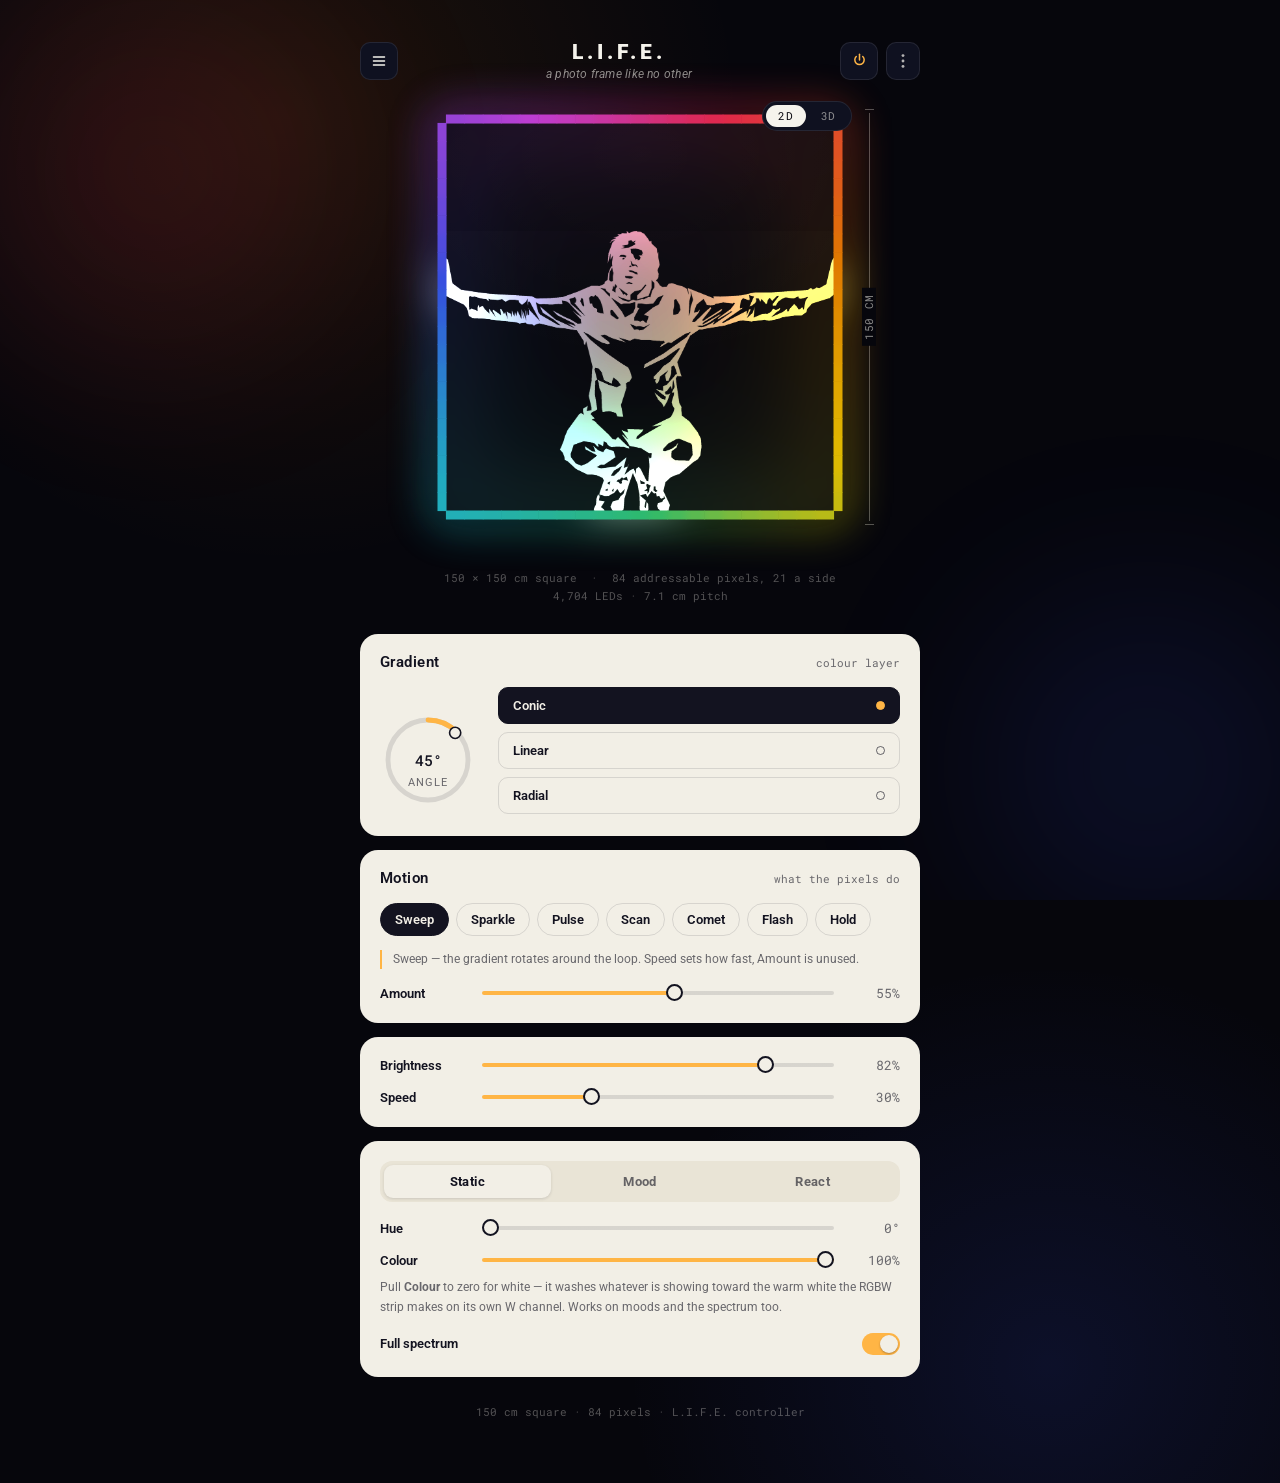
==== controller/index.html @ 2b90efdb "Replace artifact pages with their content: docs in Markdown, controller as source - docs/: build man" ====
<!doctype html>
<html lang="en">
<head>
<meta charset="utf-8">
<meta name="viewport" content="width=device-width,initial-scale=1,viewport-fit=cover">
<title>L.I.F.E.</title>
<link rel="stylesheet" href="style.css">
</head>
<body>

<div class="ambient" aria-hidden="true"><span class="a"></span><span class="b"></span></div>

<div class="chassis">

  <header class="topbar">
    <button class="icon-btn menu-btn" id="menuBtn" aria-label="Menu">
      <svg viewBox="0 0 20 20" fill="none"><path d="M3 5h14M3 10h14M3 15h14" stroke="currentColor" stroke-width="1.6" stroke-linecap="round"/></svg>
    </button>
    <div class="wordmark">
      <span class="wordmark-main">L.I.F.E.</span>
      <span class="wordmark-tag">a photo frame like no other</span>
    </div>
    <div class="kebab-wrap">
      <button class="power-toggle" id="powerBtn" aria-pressed="true" aria-label="Power"><svg viewBox="0 0 24 24" fill="none" aria-hidden="true"><path d="M12 3.2v8.2" stroke="currentColor" stroke-width="2.1" stroke-linecap="round"/><path d="M7.4 6.4a6.6 6.6 0 1 0 9.2 0" stroke="currentColor" stroke-width="2.1" stroke-linecap="round"/></svg></button>
      <button class="icon-btn kebab-btn" id="kebabBtn" aria-label="More actions" aria-haspopup="true" aria-expanded="false">
        <svg viewBox="0 0 20 20" fill="currentColor"><circle cx="10" cy="4" r="1.6"/><circle cx="10" cy="10" r="1.6"/><circle cx="10" cy="16" r="1.6"/></svg>
      </button>
      <div class="kebab-menu" id="kebab" hidden>
        <button data-act="save">Save as scene</button>
        <button data-act="json">Copy WLED JSON</button>
        <button data-act="reset">Reset to default</button>
        <div class="kebab-sep"></div>
        <div class="kebab-tag">Build documents</div>
        <a href="../docs/build-manual.md" target="_blank" rel="noopener">Build manual</a>
        <a href="../docs/fit-out-list.md" target="_blank" rel="noopener">Fit-out list</a>
      </div>
    </div>
  </header>

  <section class="stage" aria-label="Frame preview">
    <div class="frame-wrap">
      <div class="scale-mark" id="scaleMark">
        <span class="scale-tick"></span>
        <div class="scale-line"></div>
        <span class="scale-label" id="scaleLabel">150&nbsp;CM</span>
        <span class="scale-tick"></span>
      </div>
      <div class="view-switch">
        <button class="view-btn active" data-view="2d">2D</button>
        <button class="view-btn" data-view="3d">3D</button>
      </div>
      <div class="frame-stage" id="frameStage">
        <canvas class="frame-canvas bloom" id="bloomCanvas"></canvas>
        <div class="frame-inner" id="frameInner"></div>
        <canvas class="frame-canvas leds" id="ledCanvas"></canvas>
        <canvas class="frame-canvas gl" id="glCanvas" hidden></canvas>
        <div class="shot" id="shot" hidden>
          <span class="shot-count" id="shotCount"></span>
          <span class="shot-hint">hold the pose</span>
        </div>
      </div>
    </div>
    <div class="hud" id="hud" hidden>
      <div class="hud-row">
        <button class="exit" id="hudExit">Exit 3D</button>
        <span class="sep"></span>
        <button data-hud-layout="square">Frame</button>
        <button data-hud-layout="pillars">Pillars</button>
        <span class="sep"></span>
        <button data-hud-nav="orbit" class="active">Look</button>
        <button data-hud-nav="walk">Walk</button>
        <span class="sep"></span>
        <select id="hudScene" aria-label="Recall a scene"><option value="">Scene…</option></select>
        <button id="hudShot">Photo</button>
        <button id="hudSound" aria-pressed="false" title="The frame's own hum">Sound</button>
        <button class="more" id="hudMoreBtn" aria-expanded="true">Hide controls</button>
      </div>
      <div id="hudMore">
        <div class="hud-row">
          <span class="hud-label">Mood</span>
          <span id="hudMoods"></span>
          <span class="sep"></span>
          <span class="hud-slider"><span class="hud-label">Colour</span>
            <input type="range" id="hudSat" min="0" max="100" aria-label="Colour, down to white"></span>
        </div>
        <div class="hud-row">
          <span class="hud-label">Motion</span>
          <button data-hud-motion="hold">Hold</button>
          <button data-hud-motion="sweep">Sweep</button>
          <button data-hud-motion="pulse">Pulse</button>
          <button data-hud-motion="comet">Comet</button>
          <button data-hud-motion="sparkle">Sparkle</button>
          <button data-hud-motion="scan">Scan</button>
          <button data-hud-motion="flash">Flash</button>
        </div>
        <div class="hud-row">
          <span class="hud-slider"><span class="hud-label">Bright</span>
            <input type="range" id="hudBri" min="0" max="100" aria-label="Brightness"></span>
          <span class="hud-slider"><span class="hud-label">Speed</span>
            <input type="range" id="hudSpeed" min="0" max="100" aria-label="Speed"></span>
          <span class="hud-slider"><span class="hud-label">Amount</span>
            <input type="range" id="hudAmount" min="0" max="100" aria-label="Amount"></span>
        </div>
      </div>
    </div>
    <div class="joy" id="joy" hidden><div class="joy-knob" id="joyKnob"></div></div>
    <p class="walk-hint gl-note" id="glNote" hidden></p>
    <p class="walk-hint" id="walkHint" hidden>
      <span class="desk">W A S D or the arrow keys to move · shift to hurry · drag to look around</span>
      <span class="touch">drag the pad to move · drag anywhere else to look around</span>
    </p>
    <p class="view-note" id="viewNote"></p>
    <p class="stage-caption" id="stageCaption"></p>
  </section>

  <section class="deck">

    <div class="card gradient-card">
      <div class="card-head"><h2>Gradient</h2><span class="card-sub">colour layer</span></div>
      <div class="gradient-row">
        <div class="dial-wrap" id="dialWrap">
          <svg class="dial" id="dial" viewBox="0 0 120 120">
            <circle class="dial-track" cx="60" cy="60" r="50"/>
            <circle class="dial-fill" id="dialFill" cx="60" cy="60" r="50" stroke-dasharray="314" stroke-dashoffset="235" transform="rotate(-90 60 60)"/>
            <g id="dialKnobGroup"><circle class="dial-knob" cx="60" cy="12" r="7"/></g>
          </svg>
          <div class="dial-readout"><span id="angleVal">45</span>°</div>
          <span class="dial-caption" id="dialCaption">angle</span>
        </div>
        <div class="type-seg" role="group" aria-label="Gradient type">
          <button class="seg-btn active" data-type="conic">Conic</button>
          <button class="seg-btn" data-type="linear">Linear</button>
          <button class="seg-btn" data-type="radial">Radial</button>
        </div>
      </div>
    </div>

    <div class="card motion-card">
      <div class="card-head"><h2>Motion</h2><span class="card-sub">what the pixels do</span></div>
      <div class="chips" role="group" aria-label="Motion effect">
        <button class="chip active" data-motion="sweep">Sweep</button>
        <button class="chip" data-motion="sparkle">Sparkle</button>
        <button class="chip" data-motion="pulse">Pulse</button>
        <button class="chip" data-motion="scan">Scan</button>
        <button class="chip" data-motion="comet">Comet</button>
        <button class="chip" data-motion="flash">Flash</button>
        <button class="chip" data-motion="hold">Hold</button>
      </div>
      <p class="motion-note" id="motionNote">Sweep — the gradient rotates around the loop. Speed sets how fast.</p>
      <div class="slider-row">
        <label for="amount">Amount</label>
        <input type="range" id="amount" min="0" max="100" value="55">
        <span class="slider-val" id="amountVal">55%</span>
      </div>
    </div>

    <div class="card sliders-card">
      <div class="slider-row">
        <label for="brightness">Brightness</label>
        <input type="range" id="brightness" min="0" max="100" value="82">
        <span class="slider-val" id="brightnessVal">82%</span>
      </div>
      <div class="slider-row">
        <label for="speed">Speed</label>
        <input type="range" id="speed" min="0" max="100" value="30">
        <span class="slider-val" id="speedVal">30%</span>
      </div>
    </div>

    <div class="card modes-card">
      <div class="mode-tabs" role="group" aria-label="Colour source">
        <button class="mode-tab active" data-mode="static">Static</button>
        <button class="mode-tab" data-mode="mood">Mood</button>
        <button class="mode-tab" data-mode="react">React</button>
      </div>

      <div class="mode-panel" id="panel-static">
        <div class="slider-row">
          <label for="hue">Hue</label>
          <input type="range" id="hue" min="0" max="360" value="0">
          <span class="slider-val" id="hueVal">0°</span>
        </div>
        <div class="slider-row">
          <label for="sat">Colour</label>
          <input type="range" id="sat" min="0" max="100" value="100">
          <span class="slider-val" id="satVal">100%</span>
        </div>
        <p class="react-note" style="margin-top:10px">Pull <b>Colour</b> to zero for white — it washes whatever is showing toward the warm white the RGBW strip makes on its own W channel. Works on moods and the spectrum too.</p>
        <label class="switch-row" for="spectrumToggle">
          <span>Full spectrum</span>
          <span class="switch"><input type="checkbox" id="spectrumToggle" checked><span class="switch-track"></span></span>
        </label>
      </div>

      <div class="mode-panel hidden" id="panel-mood">
        <div class="mood-grid">
          <button class="mood-swatch" data-mood="prism" style="--sw1:#ff2d55;--sw2:#3d5afe"><span>Prism</span></button>
          <button class="mood-swatch" data-mood="afterglow" style="--sw1:#ff2d55;--sw2:#ff8a00"><span>Afterglow</span></button>
          <button class="mood-swatch" data-mood="golden" style="--sw1:#f5c261;--sw2:#7a4a12"><span>Golden Hour</span></button>
          <button class="mood-swatch" data-mood="bloom" style="--sw1:#f472e0;--sw2:#5b21b6"><span>Neon Bloom</span></button>
          <button class="mood-swatch" data-mood="forest" style="--sw1:#8ef0b0;--sw2:#0f5132"><span>Forest Signal</span></button>
          <button class="mood-swatch" data-mood="current" style="--sw1:#8be9fd;--sw2:#1e3a8a"><span>Deep Current</span></button>
        </div>
      </div>

      <div class="mode-panel hidden" id="panel-react">
        <button class="mic-btn" id="micBtn" data-active="false">Enable microphone</button>
        <div class="level-meter" id="levelMeter"></div>
        <p class="react-note" id="reactNote">Sound drives brightness, and every transient throws a burst of sparks around the loop. This preview falls back to a simulated pulse if the mic isn't reachable here — on the real frame it runs off the onboard mic.</p>
      </div>
    </div>

  </section>


<div class="drawer" id="drawer" hidden>
  <div class="scrim" id="scrim"></div>
  <aside class="sheet" role="dialog" aria-label="Frame menu">
    <div class="sheet-head">
      <h2>L.I.F.E.</h2>
      <button class="icon-btn" id="closeDrawer" aria-label="Close">×</button>
    </div>
    <div class="sheet-nav">
      <button class="nav-btn active" data-pane="scenes">Scenes</button>
      <button class="nav-btn" data-pane="photo">Photo</button>
      <button class="nav-btn" data-pane="frame">Frame</button>
      <button class="nav-btn" data-pane="device">Device</button>
    </div>
    <div class="sheet-body">

      <div class="pane" id="pane-scenes">
        <p class="pane-intro">A look you have dialled in, kept. Tap one to put it back on the frame.</p>
        <div class="card">
          <div class="scene-list" id="sceneList"></div>
        </div>
        <div class="card">
          <div class="field">
            <label for="sceneName">Save what's showing now</label>
            <input id="sceneName" type="text" placeholder="name this look" maxlength="28">
          </div>
          <button class="btn amber" id="saveScene">Save scene</button>
        </div>
      </div>

      <div class="pane" id="pane-photo" hidden>
        <p class="pane-intro">Counts you in, then holds the frame at warm white so the shot is lit and steady. Your look comes back afterwards.</p>
        <div class="card">
          <div class="field-row">
            <div class="field">
              <label for="shotDelay">Countdown</label>
              <select id="shotDelay">
                <option value="3">3 seconds</option>
                <option value="5">5 seconds</option>
                <option value="10">10 seconds</option>
              </select>
            </div>
            <div class="field">
              <label for="shotHold">Hold</label>
              <select id="shotHold">
                <option value="1600">1.6 s</option>
                <option value="3000">3 s</option>
                <option value="6000">6 s</option>
              </select>
            </div>
          </div>
          <button class="btn amber" id="startShot">Start countdown</button>
        </div>
      </div>

      <div class="pane" id="pane-frame" hidden>
        <p class="pane-intro">Tell the app what you actually built, so the preview matches the frame instead of flattering it.</p>
        <div class="card">
          <div class="card-head"><h2>Arrangement</h2><span class="card-sub">same four runs</span></div>
          <div class="type-seg" style="flex-direction:row">
            <button class="seg-btn active" data-layout="square" style="flex:1">Frame</button>
            <button class="seg-btn" data-layout="pillars" style="flex:1">Pillars</button>
          </div>
          <p class="react-note" style="margin-top:12px">Stand the four sides upright and you have a light wall — a DJ backdrop, a doorway, a corridor. Nothing changes on the controller: still four segments of the same length, so every scene and effect carries straight over.</p>
        </div>
        <div class="card">
          <div class="field">
            <label for="stripPreset">Strip</label>
            <select id="stripPreset">
              <option value="14:784">24 V FCOB WS2814 — 784 LEDs/m</option>
              <option value="16:768">12 V FCOB WS2814 — 768 LEDs/m</option>
              <option value="90:90">5 V WS2813 RGB — 90 LEDs/m</option>
              <option value="60:60">5 V SK6812 RGBW — 60 LEDs/m</option>
              <option value="0:0">Custom</option>
            </select>
          </div>
          <div class="field-row">
            <div class="field">
              <label for="sideCm">Side length</label>
              <input id="sideCm" type="number" min="20" max="400" step="1">
            </div>
            <div class="field">
              <label for="perSide">Pixels per side</label>
              <input id="perSide" type="number" min="4" max="300" step="1">
            </div>
          </div>
          <label class="switch-row" for="cobToggle">
            <span>Continuous COB (no gaps)</span>
            <span class="switch"><input type="checkbox" id="cobToggle" checked><span class="switch-track"></span></span>
          </label>
          <label class="switch-row" for="diffuseToggle">
            <span>Diffused seams</span>
            <span class="switch"><input type="checkbox" id="diffuseToggle" checked><span class="switch-track"></span></span>
          </label>
        </div>
        <div class="card">
          <div class="readout"><span>Total pixels</span><b id="totalPx">84</b></div>
          <div class="readout" style="margin-top:8px"><span>Pixel pitch</span><b id="pitchPx">7.1 cm</b></div>
          <div class="readout" style="margin-top:8px"><span>LEDs in the strip</span><b id="ledCount">4704</b></div>
          <div class="readout" style="margin-top:8px"><span>LEDs per pixel</span><b id="ledsPer">56</b></div>
        </div>
      </div>

      <div class="pane" id="pane-device" hidden>
        <div class="card">
          <div class="status"><span class="dot"></span><span id="devStatus">Not linked — this page is sandboxed and cannot reach your network.</span></div>
          <div class="field">
            <label for="hostName">Controller hostname</label>
            <input id="hostName" type="text" placeholder="life-frame.local">
          </div>
          <p class="device-copy">Push this look with the WLED app, or from the Pi:</p>
          <pre class="json-block" style="max-height:none">python3 frame.py --host <span id="hostEcho">life-frame.local</span></pre>
        </div>

        <div class="card" id="liveCard" hidden>
          <div class="card-head"><h2>Live</h2><span class="card-sub" id="liveWled">—</span></div>
          <label class="switch-row" for="liveOn">
            <span>Drive the frame</span>
            <span class="switch"><input type="checkbox" id="liveOn"><span class="switch-track"></span></span>
          </label>
          <label class="switch-row" for="liveStream">
            <span>Stream every pixel</span>
            <span class="switch"><input type="checkbox" id="liveStream"><span class="switch-track"></span></span>
          </label>
          <p class="react-note">Off, the controller runs WLED&rsquo;s nearest effect to yours and the frame is only approximately this page. On, it shows exactly this page &mdash; and falls back to its own effects about two seconds after you stop, which is WLED protecting itself, not a fault.</p>
          <div class="readout"><span>Sending</span><b id="liveRate">idle</b></div>
          <div class="readout" style="margin-top:8px"><span>Controller reports</span><b id="liveLeds">—</b></div>
          <button class="btn ghost" id="liveSegs" style="margin-top:12px">Write the four segments</button>
        </div>
        <div class="card">
          <div class="card-head"><h2>State</h2><span class="card-sub">WLED JSON</span></div>
          <pre class="json-block" id="jsonBlock"></pre>
          <div class="device-actions">
            <button class="copy-btn" id="copyBtn">Copy JSON</button>
            <span class="copy-status" id="copyStatus"></span>
          </div>
        </div>
      </div>

    </div>
  </aside>
</div>

  <footer class="credit" id="credit"></footer>
</div>

<script src="vendor/three.min.js"></script>
<script src="data/pose.js"></script>
<script src="data/wall.js"></script>
<script src="data/frame-module.js"></script>
<script src="data/low-poly-kit.js"></script>
<script src="data/figure.js"></script>
<script src="app.js"></script>
</body>
</html>
---- controller/style.css ----
@import url('https://fonts.googleapis.com/css2?family=Roboto:ital,wght@0,300;0,400;0,500;0,700;0,900;1,400&family=Roboto+Mono:wght@400;500;600&display=swap');

/* base */
:root{color-scheme:light;box-sizing:border-box;padding-top:env(safe-area-inset-top,0px);padding-bottom:env(safe-area-inset-bottom,0px)}html{scroll-padding-top:env(safe-area-inset-top,0px)}body{margin:0;padding:0;font:14px -apple-system,BlinkMacSystemFont,sans-serif;background:#faf9f5;color:#141413}img{max-width:100%}[hidden]:not([hidden=until-found i]){display:none!important}

  :root{
    --font:'Roboto', system-ui, -apple-system, 'Segoe UI', Arial, sans-serif;
    --mono:'Roboto Mono', ui-monospace, SFMono-Regular, Menlo, monospace;

    --ink:#06060c;
    --ink-raised:#0f1120;
    --ink-line: rgba(255,255,255,.09);
    --panel:#f2efe6;
    --panel-2:#e9e4d6;
    --panel-ink:#131320;
    --panel-ink-soft: rgba(19,19,32,.62);
    --panel-line: rgba(19,19,32,.12);
    --amber:#ffb545;
    --amber-ink:#3a2200;
    --text-hi:#f5f3ec;
    --text-lo: rgba(245,243,236,.56);
    --text-faint: rgba(245,243,236,.32);
    --r-1:#ff2d55; --r-6:#3d5afe;
  }

  *{ box-sizing:border-box; }
  html,body{ margin:0; padding:0; }
  body{
    background:
      radial-gradient(60% 50% at 22% 8%, rgba(255,138,0,.10), transparent 60%),
      radial-gradient(55% 45% at 82% 92%, rgba(61,90,255,.12), transparent 60%),
      var(--ink);
    color:var(--text-hi);
    font-family:var(--font);
    -webkit-font-smoothing:antialiased;
    min-height:100vh;
    padding: 40px 18px 64px;
  }

  h1,h2,h3{ margin:0; font-family:var(--font); letter-spacing:-.015em; }
  button{ font-family:inherit; }
  :focus-visible{ outline:2px solid var(--amber); outline-offset:2px; }

  .chassis{ max-width:560px; margin:0 auto; position:relative; }

  .ambient{ position:fixed; inset:0; pointer-events:none; z-index:0; overflow:hidden; }
  .ambient span{
    position:absolute; width:46vw; height:46vw; max-width:520px; max-height:520px;
    border-radius:50%; filter:blur(90px); opacity:.16;
    animation: drift 26s ease-in-out infinite;
  }
  .ambient span.a{ top:-10%; left:-8%; background:radial-gradient(circle, var(--r-1), transparent 70%); }
  .ambient span.b{ bottom:-14%; right:-10%; background:radial-gradient(circle, var(--r-6), transparent 70%); animation-delay:-13s; }
  @keyframes drift{ 0%,100%{ transform:translate(0,0) scale(1); } 50%{ transform:translate(3%,4%) scale(1.08); } }
  @media (prefers-reduced-motion: reduce){ .ambient span{ animation:none; } }

  /* ---- topbar ---- */
  .topbar{
    position:relative; z-index:30;
    display:flex; align-items:center; justify-content:space-between; gap:14px;
    padding-bottom:26px;
  }
  .icon-btn{
    width:38px; height:38px; border-radius:10px;
    background:var(--ink-raised); border:1px solid var(--ink-line);
    color:var(--text-hi); display:grid; place-items:center; cursor:pointer;
  }
  .menu-btn svg{ width:16px; height:16px; }
  .wordmark{ text-align:center; }
  .wordmark-main{ display:block; font-size:21px; font-weight:900; letter-spacing:.2em; }
  .wordmark-tag{
    display:block; margin-top:3px; font-style:italic;
    font-size:11.5px; letter-spacing:.02em; color:var(--text-lo);
  }
  .power-toggle{
    width:38px; height:38px; border-radius:10px; cursor:pointer;
    background:var(--ink-raised); border:1px solid var(--ink-line);
    color:var(--amber); display:grid; place-items:center; padding:0;
    transition:color .2s;
  }
  .power-toggle svg{ width:17px; height:17px; display:block; }
  #closeDrawer{ font-size:21px; line-height:1; padding-bottom:2px; }
  .power-toggle[aria-pressed="false"]{ color:var(--text-faint); }

  /* ---- stage ---- */
  .stage{ position:relative; z-index:1; }
  .frame-wrap{ position:relative; width:100%; max-width:420px; margin:0 auto; }
  .scale-mark{
    position:absolute; right:-30px; top:0; bottom:0; width:22px;
    display:flex; flex-direction:column; align-items:center; justify-content:space-between; padding:2px 0;
  }
  .scale-tick{ width:9px; height:1px; background:var(--text-faint); }
  .scale-line{ position:absolute; left:50%; top:6px; bottom:6px; width:1px; background:var(--text-faint); }
  .scale-label{
    writing-mode:vertical-rl; transform:rotate(180deg);
    font-family:var(--mono); font-size:10.5px; letter-spacing:.06em;
    color:var(--text-lo); background:var(--ink); padding:6px 0; z-index:1;
  }

  .frame-stage{ position:relative; width:100%; aspect-ratio:1/1; }
  .frame-canvas{ position:absolute; inset:0; width:100%; height:100%; }
  .frame-canvas.bloom{ filter:blur(20px) saturate(1.15); opacity:.9; z-index:0; transform:scale(1.03); }
  .frame-canvas.leds{ z-index:2; }
  .frame-canvas.gl{ z-index:4; touch-action:none; cursor:grab; }
  .frame-canvas.gl.fs{
    position:fixed; inset:0; width:100vw; height:100vh; z-index:200; border-radius:0;
  }
  /* In 3D the flat interface leaves the page altogether. Relying on stacking alone
     breaks inside a host that sizes its frame to the content height. */
  body.mode-3d{ padding:0; height:100vh; overflow:hidden; }
  body.mode-3d .chassis{ display:none; }
  body.mode-3d .ambient{ display:none; }
  .hud{
    position:fixed; left:50%; bottom:20px; transform:translateX(-50%); z-index:201;
    display:flex; flex-direction:column; align-items:stretch; gap:7px;
    background:rgba(10,11,20,.74); backdrop-filter:blur(12px);
    border:1px solid rgba(255,255,255,.10); border-radius:20px; padding:9px 12px;
    max-width:min(94vw, 760px); max-height:64vh; overflow-y:auto;
  }
  .hud[hidden]{ display:none; }
  .hud-row{ display:flex; align-items:center; gap:7px; flex-wrap:wrap; justify-content:center; }
  #hudMore{ display:flex; flex-direction:column; gap:7px; }
  .hud-slider{ display:inline-flex; align-items:center; gap:7px; }
  /* so a slider does not run straight into the next group's label */
  .hud-slider + .hud-slider{ margin-left:13px; }
  #hudMoods{ display:inline-flex; align-items:center; gap:5px; }
  #hudMore[hidden]{ display:none; }
  .hud-row.collapsed{ display:none; }
  .hud-label{
    font-size:10px; letter-spacing:.10em; text-transform:uppercase;
    color:var(--text-faint); font-weight:700; margin-right:1px;
  }
  .hud button{
    padding:6px 12px; border-radius:99px; border:1px solid rgba(255,255,255,.12);
    background:transparent; color:var(--text-lo); font-size:12px; font-weight:600; cursor:pointer;
  }
  .hud button.active{ background:var(--text-hi); color:var(--ink); border-color:var(--text-hi); }
  .hud .exit{ background:var(--amber); color:var(--amber-ink); border-color:var(--amber); font-weight:700; }
  .hud .sep{ width:1px; height:18px; background:rgba(255,255,255,.14); margin:0 2px; }
  /* The deck's sliders are drawn for a cream card: a dark hairline track and a
     cream knob with a heavy ink ring. Dropped on the dark HUD the track vanishes
     and the knob reads as a foreign object, so the HUD gets its own. */
  .hud input[type=range]{
    -webkit-appearance:none; appearance:none;
    width:98px; height:20px; margin:0; padding:0;
    background:transparent; cursor:pointer;
  }
  .hud input[type=range]::-webkit-slider-runnable-track{
    height:4px; border-radius:3px;
    background:linear-gradient(90deg,
      var(--amber) 0 var(--fill,50%), rgba(255,255,255,.20) var(--fill,50%) 100%);
  }
  .hud input[type=range]::-webkit-slider-thumb{
    -webkit-appearance:none; appearance:none;
    width:14px; height:14px; margin-top:-5px; border:none; border-radius:50%;
    background:#fdfcf7; box-shadow:0 1px 5px rgba(0,0,0,.55);
  }
  /* Firefox fills its own progress, so it needs no --fill */
  .hud input[type=range]::-moz-range-track{
    height:4px; border-radius:3px; background:rgba(255,255,255,.20);
  }
  .hud input[type=range]::-moz-range-progress{
    height:4px; border-radius:3px; background:var(--amber);
  }
  .hud input[type=range]::-moz-range-thumb{
    width:14px; height:14px; border:none; border-radius:50%;
    background:#fdfcf7; box-shadow:0 1px 5px rgba(0,0,0,.55);
  }
  .hud input[type=range]:focus-visible::-webkit-slider-thumb{
    box-shadow:0 0 0 3px rgba(255,181,69,.55);
  }
  .hud select{
    padding:6px 10px; border-radius:99px; border:1px solid rgba(255,255,255,.12);
    background:rgba(255,255,255,.05); color:var(--text-lo); font-size:12px;
    font-weight:600; font-family:inherit; cursor:pointer; max-width:130px;
  }
  .hud select option{ background:#12131f; color:#e8e8ef; }
  .hud .swatch{
    width:26px; height:26px; padding:0; border-radius:50%;
    border:2px solid rgba(255,255,255,.16);
  }
  .hud .swatch.active{ border-color:#fff; box-shadow:0 0 0 2px rgba(255,255,255,.28); }
  .hud .more{ padding:6px 10px; font-size:11px; color:var(--text-lo); }
  body.mode-3d .shot{ position:fixed; inset:0; z-index:202; }

  /* Phones do not get the fullscreen treatment. A fixed, 100vh canvas depends on
     the host sizing its frame to the viewport, and on a phone it often sizes to
     the content instead — which, with the flat interface removed, is nothing.
     So on a narrow screen 3D stays in the page: ordinary flow, height derived
     from the width, HUD underneath. Same layout that already works in 2D. */
  body.mode-3d.flow3d{ padding:14px; height:auto; overflow:visible; }
  body.mode-3d.flow3d .chassis{ display:block; }
  body.flow3d .deck, body.flow3d .stage-caption, body.flow3d .credit,
  body.flow3d .view-note{ display:none; }
  body.flow3d .frame-stage{ aspect-ratio:3/4; border-radius:14px; overflow:hidden; }
  body.flow3d .frame-canvas.gl{ position:absolute; inset:0; width:100%; height:100%; }
  body.flow3d .hud{
    position:static; transform:none; margin:12px 0 0; max-width:none;
    max-height:none; overflow:visible;
  }
  body.flow3d .joy{ position:absolute; left:12px; bottom:12px; width:92px; height:92px; }
  body.flow3d .joy .joy-knob{ width:38px; height:38px; }
  body.flow3d .walk-hint{
    position:static; transform:none; margin:10px auto 0; max-width:none;
  }
  body.flow3d .hud{ order:2; }
  .joy{
    position:fixed; left:20px; bottom:22px; z-index:203;
    width:118px; height:118px; border-radius:50%;
    background:rgba(10,11,20,.42); border:1px solid rgba(255,255,255,.14);
    backdrop-filter:blur(6px); touch-action:none; display:grid; place-items:center;
  }
  .joy[hidden]{ display:none; }
  .joy-knob{
    width:46px; height:46px; border-radius:50%;
    background:rgba(245,243,236,.80); box-shadow:0 3px 12px rgba(0,0,0,.45);
    pointer-events:none; transition:transform .08s linear;
  }
  .walk-hint{
    position:fixed; left:50%; top:62px; transform:translateX(-50%); z-index:203;
    margin:0; padding:8px 16px; border-radius:99px; text-align:center;
    background:rgba(10,11,20,.72); backdrop-filter:blur(10px);
    border:1px solid rgba(255,255,255,.10);
    color:var(--text-lo); font-size:12px; max-width:92vw;
  }
  .walk-hint[hidden]{ display:none; }
  .gl-note{ top:16px; bottom:auto; color:var(--text-hi); }
  .gl-note.bad{ background:rgba(60,16,16,.86); border-color:rgba(255,120,120,.35); }
  .safe-btn{
    margin-top:8px; padding:7px 15px; border-radius:99px; cursor:pointer;
    border:1px solid var(--amber); background:var(--amber); color:var(--amber-ink);
    font:inherit; font-size:12px; font-weight:700;
  }
  body.flow3d .gl-note, body:not(.mode-3d) .gl-note{
    position:static; transform:none; margin:12px auto 0; max-width:none;
  }
  .walk-hint .touch{ display:none; }
  @media (hover:none){
    .walk-hint .desk{ display:none; }
    .walk-hint .touch{ display:inline; }
  }
  @media (max-width:560px){
    .joy{ left:12px; width:104px; height:104px; }
  }
  @media (max-width:560px){
    .hud{ left:8px; right:8px; transform:none; max-width:none; bottom:12px; padding:8px; }
    .hud input[type=range]{ width:76px; }
    .hud button{ padding:6px 10px; font-size:11px; }
  }
  .frame-canvas.gl:active{ cursor:grabbing; }
  .frame-canvas.gl[hidden]{ display:none; }
  .view-switch{
    position:absolute; top:-6px; right:-2px; z-index:6; display:flex; gap:3px;
    background:var(--ink-raised); border:1px solid var(--ink-line); border-radius:99px; padding:3px;
  }
  .view-btn{
    padding:4px 12px; border-radius:99px; border:none; background:transparent;
    color:var(--text-lo); font-family:var(--mono); font-size:10.5px;
    letter-spacing:.06em; cursor:pointer;
  }
  .view-btn.active{ background:var(--text-hi); color:var(--ink); }
  .view-note{
    text-align:center; margin:14px 0 -6px; font-family:var(--mono);
    font-size:10.5px; letter-spacing:.06em; color:var(--text-faint); min-height:14px;
  }
  .frame-inner{
    position:absolute; inset:17px; z-index:1; border-radius:2px;
    background: radial-gradient(120% 90% at 50% 8%, rgba(255,255,255,.03), transparent 60%), var(--ink);
    box-shadow: inset 0 0 0 1px rgba(255,255,255,.045);
    display:grid; place-items:center;
  }
  .frame-inner[hidden]{ display:none; }

  .stage-caption{
    text-align:center; margin:20px 0 0; font-family:var(--mono);
    font-size:11px; color:var(--text-faint); line-height:1.6;
  }

  /* ---- deck / cards ---- */
  .deck{ position:relative; z-index:1; display:flex; flex-direction:column; gap:14px; margin-top:30px; }
  .card{ background:var(--panel); color:var(--panel-ink); border-radius:18px; padding:20px 20px 22px; }
  .card-head{ display:flex; align-items:baseline; justify-content:space-between; margin-bottom:16px; gap:12px; }
  .card-head h2{ font-size:14.5px; font-weight:600; letter-spacing:.03em; }
  .card-sub{ font-family:var(--mono); font-size:10.5px; color:var(--panel-ink-soft); text-align:right; }

  /* gradient card */
  .gradient-row{ display:flex; align-items:center; gap:22px; }
  .dial-wrap{ display:flex; flex-direction:column; align-items:center; gap:6px; flex-shrink:0; transition:opacity .3s; }
  .dial-wrap.inactive{ opacity:.38; pointer-events:none; }
  .dial{ width:96px; height:96px; touch-action:none; cursor:grab; }
  .dial:active{ cursor:grabbing; }
  .dial-track{ fill:none; stroke:var(--panel-line); stroke-width:6; }
  .dial-fill{ fill:none; stroke:var(--amber); stroke-width:6; stroke-linecap:round; }
  .dial-knob{ fill:var(--panel); stroke:var(--panel-ink); stroke-width:2; }
  .dial-readout{
    position:relative; margin-top:-64px; font-family:var(--mono);
    font-size:15px; font-weight:500; pointer-events:none;
  }
  .dial-caption{ font-size:10.5px; letter-spacing:.08em; text-transform:uppercase; color:var(--panel-ink-soft); }

  .type-seg{ display:flex; flex-direction:column; gap:8px; flex:1; }
  .seg-btn{
    text-align:left; padding:10px 14px; border-radius:10px; border:1px solid var(--panel-line);
    background:transparent; color:var(--panel-ink); font-size:13px; font-weight:600; cursor:pointer;
    display:flex; align-items:center; justify-content:space-between;
  }
  .seg-btn::after{ content:''; width:7px; height:7px; border-radius:50%; border:1.5px solid var(--panel-ink-soft); }
  .seg-btn.active{ background:var(--panel-ink); color:var(--panel); border-color:var(--panel-ink); }
  .seg-btn.active::after{ background:var(--amber); border-color:var(--amber); }

  /* motion card */
  .chips{ display:flex; flex-wrap:wrap; gap:7px; }
  .chip{
    padding:8px 14px; border-radius:99px; border:1px solid var(--panel-line);
    background:transparent; color:var(--panel-ink); font-size:12.5px; font-weight:600; cursor:pointer;
  }
  .chip.active{ background:var(--panel-ink); color:var(--panel); border-color:var(--panel-ink); }
  .motion-note{
    margin:14px 0 16px; font-size:12px; line-height:1.6; color:var(--panel-ink-soft);
    border-left:2px solid var(--amber); padding-left:11px;
  }

  /* sliders */
  .slider-row{ display:grid; grid-template-columns:88px 1fr 56px; align-items:center; gap:12px; }
  .slider-row + .slider-row{ margin-top:16px; }
  .slider-row label{ font-size:13px; font-weight:600; }
  .slider-val{ font-family:var(--mono); font-size:12.5px; text-align:right; color:var(--panel-ink-soft); }

  input[type="range"]{
    -webkit-appearance:none; appearance:none; width:100%; height:4px; border-radius:3px;
    background:linear-gradient(90deg, var(--amber) 0%, var(--amber) calc(var(--fill,50%)), var(--panel-line) calc(var(--fill,50%)), var(--panel-line) 100%);
    cursor:pointer;
  }
  input[type="range"]::-webkit-slider-thumb{
    -webkit-appearance:none; width:17px; height:17px; border-radius:50%;
    background:var(--panel); border:2px solid var(--panel-ink); cursor:pointer; margin-top:-1px;
  }
  input[type="range"]::-moz-range-thumb{
    width:17px; height:17px; border-radius:50%; background:var(--panel); border:2px solid var(--panel-ink); cursor:pointer;
  }
  input[type="range"]::-moz-range-track{ height:4px; border-radius:3px; background:var(--panel-line); }

  /* modes card */
  .mode-tabs{ display:flex; gap:6px; background:var(--panel-2); padding:4px; border-radius:12px; margin-bottom:18px; }
  .mode-tab{
    flex:1; padding:9px 0; border:none; border-radius:9px; background:transparent;
    color:var(--panel-ink-soft); font-size:12.5px; font-weight:700; letter-spacing:.03em; cursor:pointer;
  }
  .mode-tab.active{ background:var(--panel); color:var(--panel-ink); box-shadow:0 1px 3px rgba(19,19,32,.14); }
  .mode-panel.hidden{ display:none; }

  .switch-row{ display:flex; align-items:center; justify-content:space-between; margin-top:16px; font-size:13px; font-weight:600; cursor:pointer; }
  .switch{ position:relative; width:38px; height:22px; display:inline-block; }
  .switch input{ position:absolute; opacity:0; width:100%; height:100%; margin:0; cursor:pointer; }
  .switch-track{ position:absolute; inset:0; border-radius:20px; background:var(--panel-line); transition:background .2s; }
  .switch-track::after{
    content:''; position:absolute; top:2px; left:2px; width:18px; height:18px; border-radius:50%;
    background:var(--panel); box-shadow:0 1px 2px rgba(19,19,32,.3); transition:transform .2s;
  }
  .switch input:checked + .switch-track{ background:var(--amber); }
  .switch input:checked + .switch-track::after{ transform:translateX(16px); }

  .mood-grid{ display:grid; grid-template-columns:repeat(3,1fr); gap:9px; }
  .mood-swatch{
    aspect-ratio:1.5/1; border-radius:11px; border:2px solid transparent; cursor:pointer;
    background:linear-gradient(135deg, var(--sw1), var(--sw2));
    display:flex; align-items:flex-end; padding:8px; position:relative;
  }
  .mood-swatch span{ font-size:10.5px; font-weight:700; color:#fff; text-shadow:0 1px 3px rgba(0,0,0,.5); }
  .mood-swatch.active{ border-color:var(--panel-ink); }
  .mood-swatch.active::after{
    content:'✓'; position:absolute; top:7px; right:8px; color:#fff; font-size:11px; text-shadow:0 1px 2px rgba(0,0,0,.5);
  }

  .mic-btn{
    width:100%; padding:12px; border-radius:11px; border:1px solid var(--panel-line);
    background:var(--panel-ink); color:var(--panel); font-size:13px; font-weight:700; cursor:pointer;
  }
  .mic-btn[data-active="true"]{ background:var(--amber); color:var(--amber-ink); border-color:var(--amber); }
  .level-meter{ display:flex; align-items:flex-end; gap:3px; height:46px; margin-top:16px; }
  .level-meter i{ flex:1; background:var(--amber); border-radius:2px 2px 0 0; height:6%; }
  .react-note{ margin:14px 0 0; font-size:12px; line-height:1.6; color:var(--panel-ink-soft); }

  /* device card */
  .device-copy{ font-size:12.5px; line-height:1.65; color:var(--panel-ink-soft); margin:0 0 14px; }
  .device-copy code{ font-family:var(--mono); background:var(--panel-2); padding:1px 5px; border-radius:4px; font-size:11.5px; }
  .json-block{
    margin:0; padding:14px; border-radius:11px; background:var(--ink-raised); color:#c9d6e3;
    font-family:var(--mono); font-size:11px; line-height:1.6;
    overflow-x:auto; white-space:pre; max-height:320px; overflow-y:auto;
  }
  .json-block .k{ color:#8fb3ff; } .json-block .s{ color:#ffd08a; } .json-block .n{ color:#8ff0c0; }
  .device-actions{ display:flex; align-items:center; gap:12px; margin-top:14px; }
  .copy-btn{
    padding:9px 16px; border-radius:9px; border:none; background:var(--panel-ink); color:var(--panel);
    font-size:12.5px; font-weight:700; cursor:pointer;
  }
  .copy-status{ font-size:12px; color:var(--panel-ink-soft); }

  footer.credit{
    position:relative; z-index:1; text-align:center; margin-top:28px;
    font-family:var(--mono); font-size:10.5px; color:var(--text-faint);
  }

  /* ---- drawer ---- */
  .drawer[hidden]{ display:none !important; }
  .drawer{ position:fixed; inset:0; z-index:60; }
  .scrim{
    position:absolute; inset:0; background:rgba(3,3,8,.72);
    animation:fade .22s ease;
  }
  .sheet{
    position:absolute; inset:0 auto 0 0; width:min(420px,92vw);
    background:linear-gradient(180deg,#0c0e1c,#07070f);
    border-right:1px solid var(--ink-line);
    display:flex; flex-direction:column;
    animation:slide .26s cubic-bezier(.2,.8,.3,1);
  }
  @keyframes fade{ from{ opacity:0 } }
  @keyframes slide{ from{ transform:translateX(-102%) } }
  @media (prefers-reduced-motion: reduce){ .scrim,.sheet{ animation:none } }
  .sheet-head{
    display:flex; align-items:center; justify-content:space-between;
    padding:20px 20px 14px; border-bottom:1px solid var(--ink-line); flex-shrink:0;
  }
  .sheet-head h2{ font-size:15px; font-weight:700; letter-spacing:.14em; }
  .sheet-nav{ display:flex; gap:6px; padding:14px 20px; flex-wrap:wrap; flex-shrink:0; }
  .nav-btn{
    padding:7px 13px; border-radius:99px; border:1px solid var(--ink-line);
    background:transparent; color:var(--text-lo); font-size:12.5px; font-weight:600; cursor:pointer;
  }
  .nav-btn.active{ background:var(--text-hi); color:var(--ink); border-color:var(--text-hi); }
  .sheet-body{ overflow-y:auto; padding:6px 20px 28px; flex:1; }
  .pane[hidden]{ display:none; }
  .pane > .card{ margin-bottom:12px; }
  .pane-intro{ font-size:12.5px; line-height:1.6; color:var(--text-lo); margin:0 0 14px; }

  .field{ display:flex; flex-direction:column; gap:6px; margin-bottom:14px; }
  .field label{ font-size:11px; letter-spacing:.08em; text-transform:uppercase; color:var(--panel-ink-soft); }
  .field input, .field select{
    font-family:var(--mono); font-size:13px;
    padding:9px 11px; border-radius:9px; border:1px solid var(--panel-line);
    background:var(--panel-2); color:var(--panel-ink); width:100%;
  }
  .field-row{ display:grid; grid-template-columns:1fr 1fr; gap:12px; }
  .readout{
    display:flex; justify-content:space-between; align-items:baseline;
    padding:11px 13px; border-radius:10px; background:var(--panel-2);
    font-size:12.5px; color:var(--panel-ink-soft);
  }
  .readout b{ font-family:var(--mono); font-size:15px; color:var(--panel-ink); }

  .scene-list{ display:flex; flex-direction:column; gap:8px; }
  .scene{
    display:grid; grid-template-columns:38px 1fr auto; gap:12px; align-items:center;
    padding:9px 10px; border-radius:11px; border:1px solid var(--panel-line);
    background:transparent; cursor:pointer; text-align:left; width:100%;
  }
  .scene:hover{ background:var(--panel-2); }
  .scene-chip{ height:30px; border-radius:8px; border:1px solid rgba(19,19,32,.16); }
  .scene-name{ font-size:13.5px; font-weight:700; color:var(--panel-ink); }
  .scene-sub{ display:block; font-family:var(--mono); font-size:10.5px; color:var(--panel-ink-soft); margin-top:2px; }
  .scene-del{
    border:none; background:none; color:var(--panel-ink-soft); cursor:pointer;
    font-size:15px; padding:4px 6px; border-radius:6px; line-height:1;
  }
  .scene-del:hover{ color:#c0392b; background:rgba(192,57,43,.1); }
  .scene-empty{ font-size:12.5px; color:var(--panel-ink-soft); }

  .btn{
    width:100%; padding:11px; border-radius:10px; border:none; cursor:pointer;
    background:var(--panel-ink); color:var(--panel); font-size:13px; font-weight:700;
  }
  .btn.amber{ background:var(--amber); color:var(--amber-ink); }
  .btn.ghost{ background:transparent; border:1px solid var(--panel-line); color:var(--panel-ink); }
  .btn + .btn{ margin-top:8px; }

  .status{
    display:flex; align-items:center; gap:9px; font-size:12.5px; color:var(--panel-ink-soft);
    padding:10px 12px; border-radius:9px; background:var(--panel-2); margin-bottom:14px;
  }
  .dot{ width:8px; height:8px; border-radius:50%; background:var(--amber); flex-shrink:0; }

  /* overflow menu */
  .kebab-wrap{ position:relative; display:flex; align-items:center; gap:8px; }
  .kebab-btn{ width:34px; height:38px; }
  .kebab-btn svg{ width:18px; height:18px; opacity:.72; }
  .kebab-btn[aria-expanded="true"]{ background:var(--panel); color:var(--panel-ink); }
  .kebab-btn[aria-expanded="true"] svg{ opacity:1; }
  .kebab-menu{
    position:absolute; right:0; top:46px; z-index:40; width:190px; padding:6px;
    background:var(--panel); border-radius:12px; box-shadow:0 12px 34px rgba(0,0,0,.5);
  }
  .kebab-menu[hidden]{ display:none; }
  .kebab-menu button{
    display:block; width:100%; text-align:left; padding:9px 11px; border:none; background:none;
    color:var(--panel-ink); font-size:13px; font-weight:600; border-radius:8px; cursor:pointer;
  }
  .kebab-menu button:hover{ background:var(--panel-2); }
  .kebab-menu a{
    display:block; width:100%; text-align:left; padding:9px 11px;
    color:var(--panel-ink); font-size:13px; font-weight:600; border-radius:8px;
    text-decoration:none; box-sizing:border-box;
  }
  .kebab-menu a:hover{ background:var(--panel-2); }
  .kebab-sep{ height:1px; background:var(--panel-ink); opacity:.16; margin:7px 4px 4px; }
  .kebab-tag{
    padding:2px 11px 5px; font-size:10px; letter-spacing:.16em; text-transform:uppercase;
    color:var(--panel-ink); opacity:.55; font-weight:700;
  }

  /* photo mode overlay */
  .shot{ position:absolute; inset:0; z-index:3; display:grid; place-items:center; pointer-events:none; }
  .shot[hidden]{ display:none; }
  .shot-count{
    font-family:var(--font); font-size:96px; font-weight:700; color:var(--text-hi);
    text-shadow:0 0 40px rgba(0,0,0,.7); animation:pop .9s ease-out;
  }
  @keyframes pop{ from{ transform:scale(.72); opacity:.3 } 60%{ transform:scale(1.04) } }
  .shot-hint{
    position:absolute; bottom:14%; font-family:var(--mono);
    font-size:11px; letter-spacing:.1em; color:var(--text-lo);
  }
  .shot.flash{ background:rgba(255,248,235,.9); animation:blink .5s ease-out; }
  @keyframes blink{ from{ opacity:1 } to{ opacity:.0 } }
  @media (prefers-reduced-motion: reduce){ .shot-count,.shot.flash{ animation:none } }

  @media (max-width:440px){
    .scale-mark{ display:none; }
    .gradient-row{ flex-direction:column; align-items:stretch; gap:16px; }
    .dial-wrap{ flex-direction:row; justify-content:center; gap:14px; }
    .dial-readout{ margin-top:0; }
  }
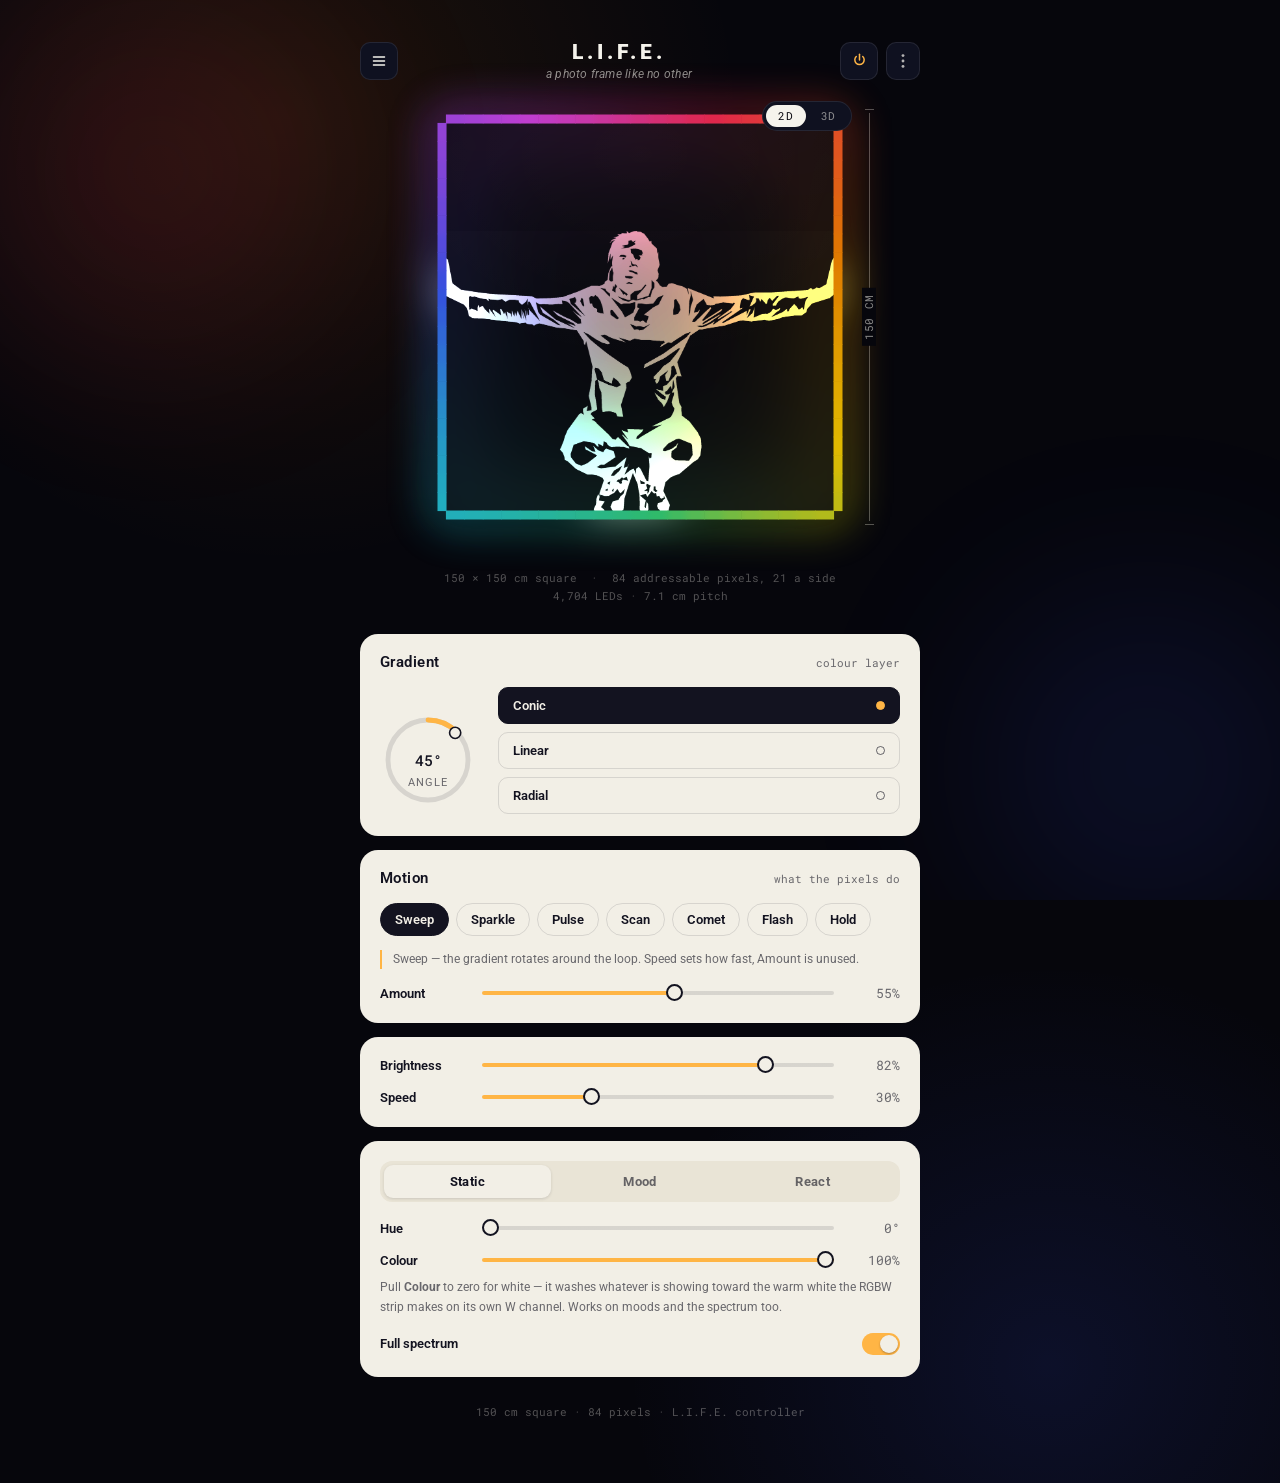
==== commit 23e516ad: "Describe the controller as it now lives in the repo, and serve it on GitHub Pages - controller schem" ====
--- a/controller/index.html
+++ b/controller/index.html
@@ -317,7 +317,7 @@
 
       <div class="pane" id="pane-device" hidden>
         <div class="card">
-          <div class="status"><span class="dot"></span><span id="devStatus">Not linked — this page is sandboxed and cannot reach your network.</span></div>
+          <div class="status"><span class="dot"></span><span id="devStatus">Not linked — the live link needs this page served by bridge.py over http.</span></div>
           <div class="field">
             <label for="hostName">Controller hostname</label>
             <input id="hostName" type="text" placeholder="life-frame.local">
